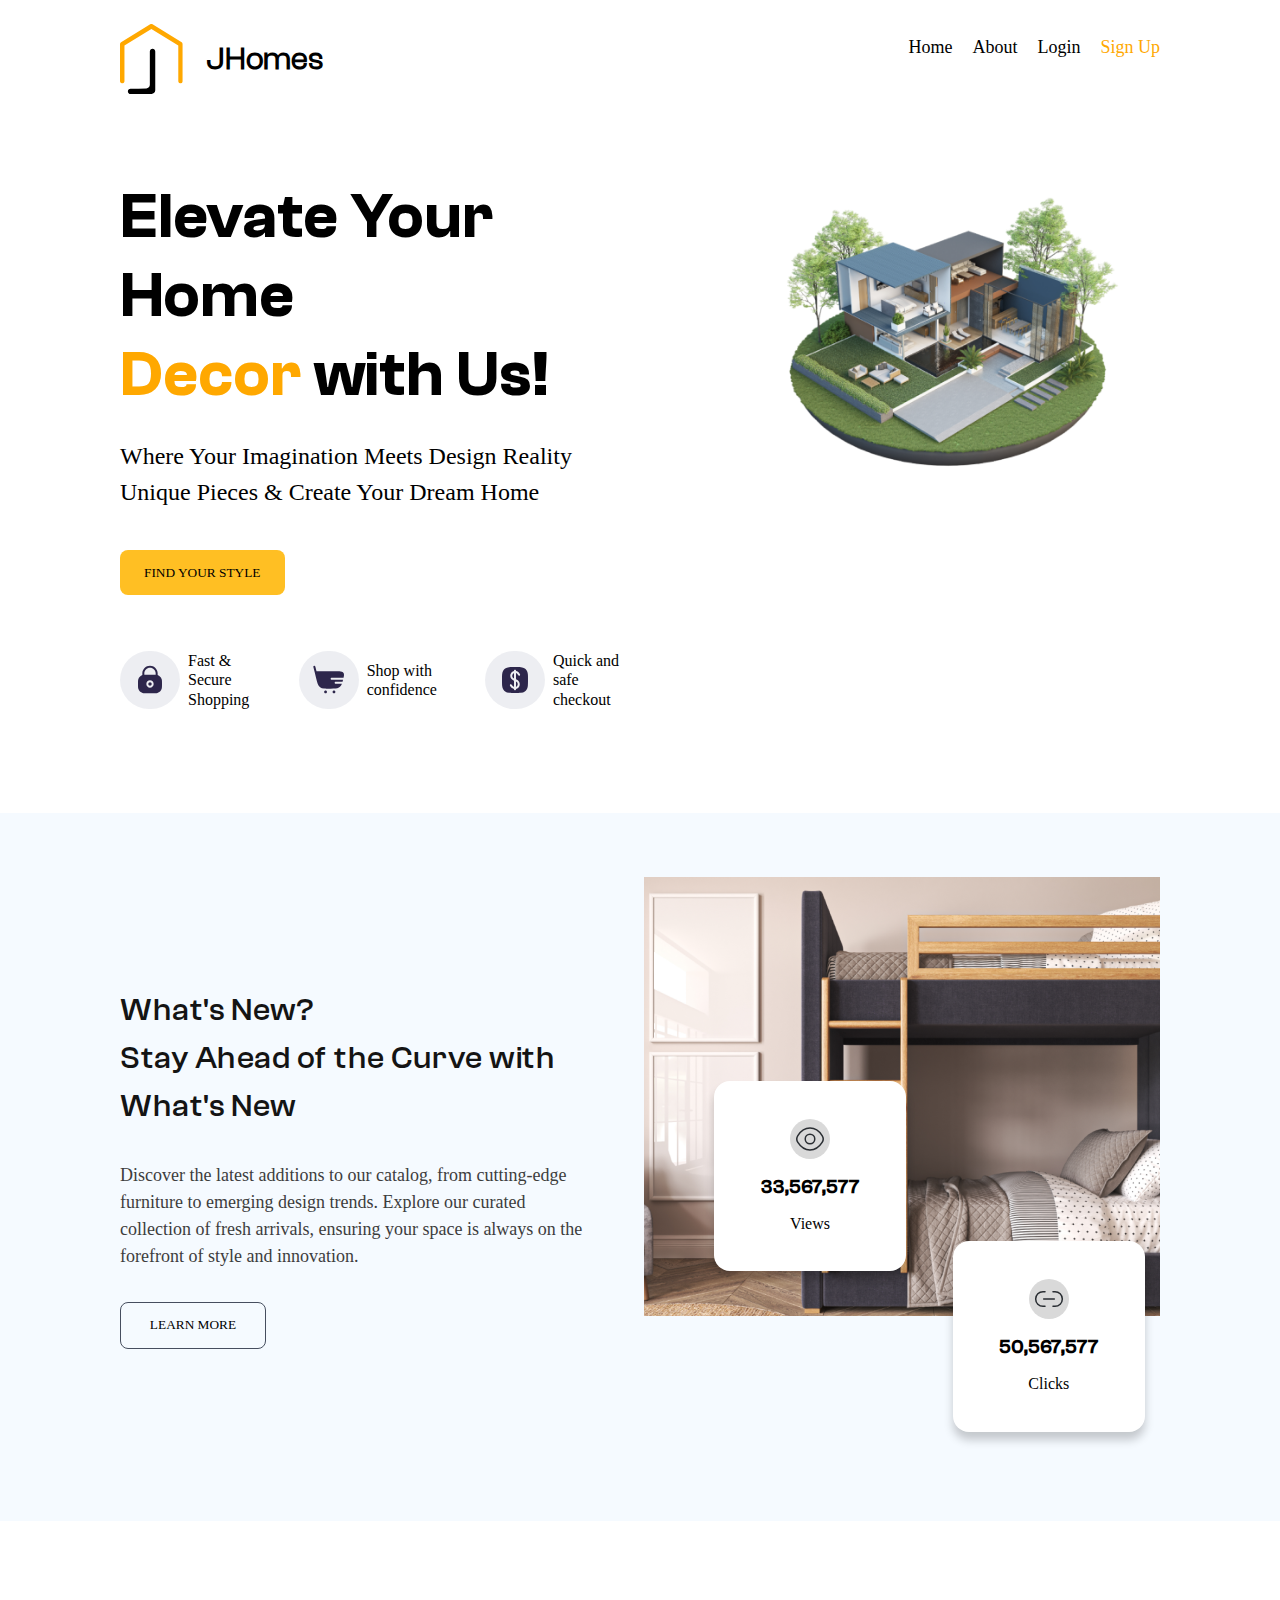
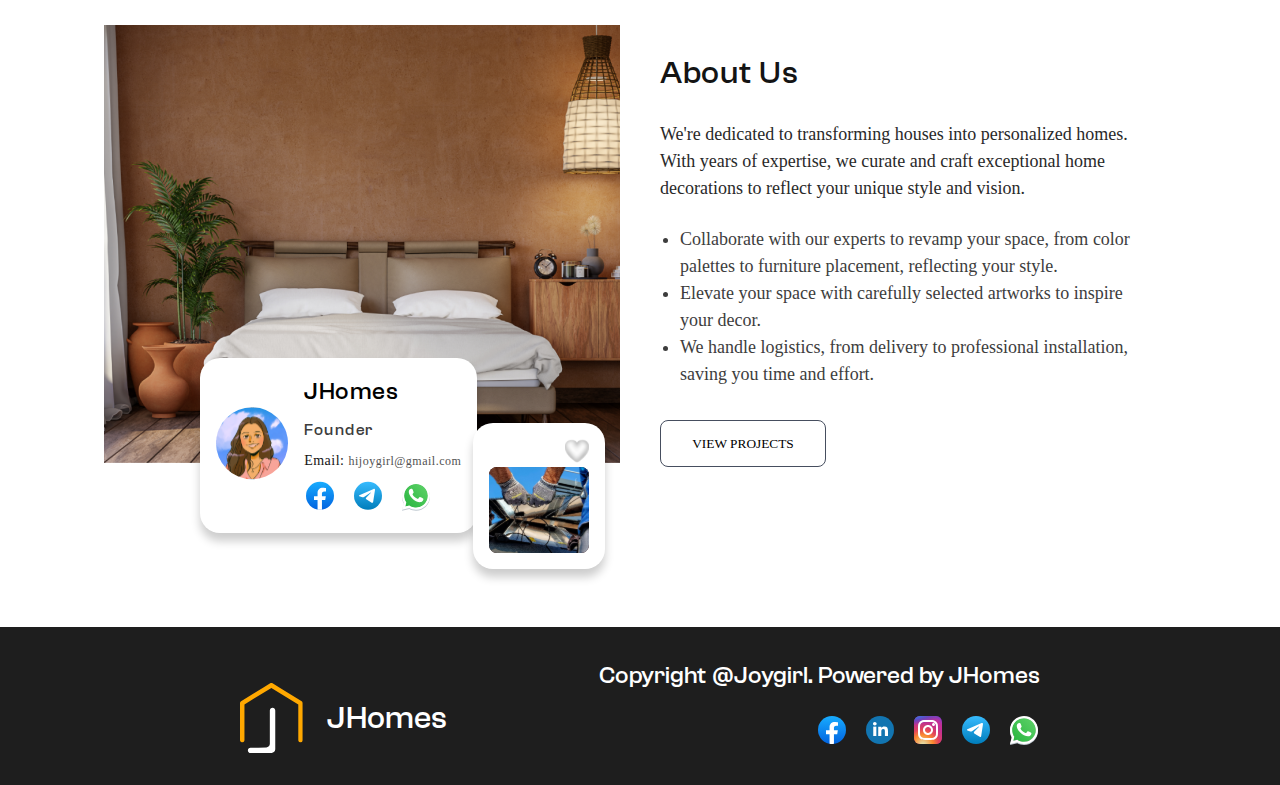
==== index.html @ deb48afb "first commit" ====
<!DOCTYPE html>
<html lang="en">
<head>
    <meta charset="UTF-8">
    <meta name="viewport" content="width=device-width, initial-scale=1.0">
    <link href="https://db.onlinewebfonts.com/c/0376a58122a881d16a294512d3c947b1?family=Proxima+Nova+Regular" rel="stylesheet">
    <link rel="stylesheet" href="style.css">
    <title>Jhomes Landing page</title>
</head>
<body>
    <main>
        <header>
            <nav class="navbar">
                <div class="logo">
                    <svg xmlns="http://www.w3.org/2000/svg" width="63" height="70" viewBox="0 0 63 70" fill="none">
                        <mask id="mask0_0_121" style="mask-type:luminance" maskUnits="userSpaceOnUse" x="0" y="0" width="63" height="60">
                        <path d="M0 0H62.7428V59.4202H0V0Z" fill="white"/>
                        </mask>
                        <g mask="url(#mask0_0_121)">
                        <path d="M61.6915 18.2666L32.5427 0.351224C31.8272 -0.0879404 30.9197 -0.0879404 30.2048 0.351224L1.05835 18.2666C0.398715 18.6743 -0.00598145 19.3939 -0.00598145 20.1701V57.146C-0.00598145 58.3785 0.994171 59.3787 2.22668 59.3787C3.45979 59.3787 4.45994 58.3785 4.45994 57.146V21.4198L31.3737 4.87657L58.2905 21.4198V57.146C58.2905 58.3785 59.2907 59.3787 60.5238 59.3787C61.7563 59.3787 62.7564 58.3785 62.7564 57.146V20.1701C62.7564 19.3939 62.3517 18.6743 61.6915 18.2666Z" fill="#FFA800"/>
                        </g>
                        <path d="M35.2567 66.3488V27.5835C35.2567 26.0869 34.0434 24.8737 32.5468 24.8737C31.0502 24.8737 29.8369 26.0869 29.8369 27.5835V60.787C29.8369 62.7467 28.2898 64.3569 26.3317 64.4352L18.427 64.7514H10.4971C9.04774 64.7514 7.8728 65.9263 7.8728 67.3757C7.8728 68.825 9.04774 70 10.4971 70H31.6055C33.622 70 35.2567 68.3653 35.2567 66.3488Z" fill="black"/>
                    </svg><span class="jhomes">JHomes</span>
                </div>
                <div class="nav-links">
                    <ul class="navved">
                        <li><a href="#">Home</a></li>
                        <li><a href="#">About</a></li>
                        <li><a href="#">Login</a></li>
                        <li><a href="#" class="signup">Sign Up</a></li>
                    </ul>
                </div>
            </nav>
        </header>
        <section class="section1">
            <div class="lefty">
                <h1>Elevate Your Home <br>  <span>Decor</span> with Us!</h1>
                <p class="dream">Where Your Imagination Meets Design Reality <br> Unique Pieces & Create Your Dream Home</p>
                <button>Find your style</button>
                <div class="iconheader">
                    <div class="stupid"><img src="fasticon.svg" alt="an icon for secure shopping"><p>Fast & Secure <br> Shopping</p>
                    </div>
                    <span class="stupid"><img src="shopicon.svg" alt="shop with confidence">Shop with <br> confidence</span>
                    <span class="stupid"><img src="quickcion.svg" alt="quick and safe checkout">Quick and safe <br> checkout</span>
                </div>
            </div>
            <div class="mainhousepng">
                <img src="house.png" alt="an svg of an house" class="housepng">
            </div>
        </section>
        <section class="section2">
            <div class="stayahead">
                <h2>What's New? <br> Stay Ahead of the Curve with <br> What's New</h2>
                <p>Discover the latest additions to our catalog, from cutting-edge <br> furniture to emerging design trends. Explore our curated <br> collection of fresh arrivals, ensuring your space is always on the <br> forefront of style and innovation.</p>
                <button>LEARN MORE</button>
            </div>
            <div class="righty">
                <div><img src="Image.png" alt="An image of an house" class="thisimage"></div>
                <div class="firsticon">
                    <img src="eye.svg" alt="this is an eye">
                    <h3>33,567,577</h3>
                    <p>Views</p>
                </div>
                <div class="secondicon">
                    <img src="link.svg" alt="this is a link">
                    <h3>50,567,577</h3>
                    <p>Clicks</p>
                </div>
            </div>
        </section>
        <section class="section3">
            <div class="nolefty">
                <div><img src="bed.png" alt="this is a bed" class="bed"></div>
                <div class="thirdicon">
                    <div class><img src="thatgirl.svg" alt="this is a girl"></div>
                    <div class="nawaoh">    
                        <h3>JHomes</h3>
                        <p>Founder</p>
                        <div><span class="email"><p>Email: </span><span class="joy">hijoygirl@gmail.com</span></p></div>
                        <div class="iconimages">
                            <div><img src="Facebook.svg" alt="facebook icon"></div>
                            <div><img src="telegram.svg" alt="telegram icon"></div>
                            <div><img src="whatsapp.svg" alt="whatsapp icon"></div>
                        </div>
                    </div>
                </div>
                <div class="fourthicon">
                    <img src="Love.svg" alt="this is a love icon" class="love">
                    <img src="wirestuffs.svg" alt="wired stuffs">
                </div>
            </div>
            <div class="righthandside">
                <h4>About Us</h4>
                <p>We're dedicated to transforming houses into personalized homes. <br> With years of expertise, we curate and craft exceptional home <br> decorations to reflect your unique style and vision.</p>
                <ul class="disc">
                    <li>Collaborate with our experts to revamp your space, from color <br> palettes to furniture placement, reflecting your style.</li>
                    <li>Elevate your space with carefully selected artworks to inspire <br> your decor.</li>
                    <li>We handle logistics, from delivery to professional installation, <br> saving you time and effort.</li>
                </ul>
                <button>VIEW PROJECTS</button>
            </div>
        </section>
        <footer>
            <div class="logo">
                <svg xmlns="http://www.w3.org/2000/svg" width="63" height="70" viewBox="0 0 63 70" fill="none">
                    <mask id="mask0_0_136" style="mask-type:luminance" maskUnits="userSpaceOnUse" x="0" y="0" width="63" height="60">
                    <path d="M0 0H62.7428V59.4202H0V0Z" fill="white"/>
                    </mask>
                    <g mask="url(#mask0_0_136)">
                    <path d="M61.6915 18.2666L32.5427 0.351224C31.8272 -0.0879404 30.9197 -0.0879404 30.2048 0.351224L1.05835 18.2666C0.398715 18.6743 -0.00598145 19.3939 -0.00598145 20.1701V57.146C-0.00598145 58.3785 0.994171 59.3787 2.22668 59.3787C3.45979 59.3787 4.45994 58.3785 4.45994 57.146V21.4198L31.3737 4.87657L58.2905 21.4198V57.146C58.2905 58.3785 59.2907 59.3787 60.5238 59.3787C61.7563 59.3787 62.7564 58.3785 62.7564 57.146V20.1701C62.7564 19.3939 62.3517 18.6743 61.6915 18.2666Z" fill="#FFA800"/>
                    </g>
                    <path d="M35.2567 66.3488V27.5835C35.2567 26.0869 34.0434 24.8737 32.5468 24.8737C31.0502 24.8737 29.8369 26.0869 29.8369 27.5835V60.787C29.8369 62.7467 28.2898 64.3569 26.3317 64.4352L18.427 64.7514H10.4971C9.04774 64.7514 7.8728 65.9263 7.8728 67.3757C7.8728 68.825 9.04774 70 10.4971 70H31.6055C33.622 70 35.2567 68.3653 35.2567 66.3488Z" fill="white"/>
                    </svg><span class="jhomess">JHomes</span>
            </div>
            <div class=" copy">
                    <div><h5>Copyright @Joygirl. Powered by JHomes</h5></div>
                    <span class="last">
                        <span><img src="Facebook(1).svg" alt=""></span>
                        <span><img src="linkedin.svg" alt=""></span>
                        <span><img src="instagram.svg" alt=""></span>
                        <span><img src="telegram(1).svg" alt=""></span>
                        <span><img src="whatsapp(1).svg" alt=""></span>
                    </span>
            </div>
        </footer>
    </main>
</body>
</html>
---- style.css ----
@import url('clash-grotesk.css');
@import url(https://db.onlinewebfonts.com/c/0376a58122a881d16a294512d3c947b1?family=Proxima+Nova+Regular);

* {
    margin: 0;
    padding: 0;
    box-sizing: border-box;
    /* font-family: Verdana, Geneva, Tahoma, sans-serif; */
}

@font-face {
    font-family: "Proxima Nova Regular";
    src: url("https://db.onlinewebfonts.com/t/0376a58122a881d16a294512d3c947b1.eot");
    src: url("https://db.onlinewebfonts.com/t/0376a58122a881d16a294512d3c947b1.eot?#iefix")format("embedded-opentype"),
    url("https://db.onlinewebfonts.com/t/0376a58122a881d16a294512d3c947b1.woff2")format("woff2"),
    url("https://db.onlinewebfonts.com/t/0376a58122a881d16a294512d3c947b1.woff")format("woff"),
    url("https://db.onlinewebfonts.com/t/0376a58122a881d16a294512d3c947b1.ttf")format("truetype"),
    url("https://db.onlinewebfonts.com/t/0376a58122a881d16a294512d3c947b1.svg#Proxima Nova Regular")format("svg");
}

@font-face {
    font-family: 'ClashGrotesk-Variable';
    src: url('fonts/ClashGrotesk-Variable.woff2') format('woff2'),
         url('fonts/ClashGrotesk-Variable.woff') format('woff'),
         url('fonts/ClashGrotesk-Variable.ttf') format('truetype');
         font-weight: 200 700;
         font-display: swap;
         font-style: normal;
  }
  
  
  @font-face {
    font-family: 'ClashGrotesk-Extralight';
    src: url('fonts/ClashGrotesk-Extralight.woff2') format('woff2'),
         url('fonts/ClashGrotesk-Extralight.woff') format('woff'),
         url('fonts/ClashGrotesk-Extralight.ttf') format('truetype');
         font-weight: 200;
         font-display: swap;
         font-style: normal;
  }
  
  
  @font-face {
    font-family: 'ClashGrotesk-Light';
    src: url('fonts/ClashGrotesk-Light.woff2') format('woff2'),
         url('fonts/ClashGrotesk-Light.woff') format('woff'),
         url('fonts/ClashGrotesk-Light.ttf') format('truetype');
         font-weight: 300;
         font-display: swap;
         font-style: normal;
  }
  
  
  @font-face {
    font-family: 'ClashGrotesk-Regular';
    src: url('fonts/ClashGrotesk-Regular.woff2') format('woff2'),
         url('fonts/ClashGrotesk-Regular.woff') format('woff'),
         url('fonts/ClashGrotesk-Regular.tff') format('truetype');
         font-weight: 400;
         font-display: swap;
         font-style: normal;
  }
  
  
  @font-face {
    font-family: 'ClashGrotesk-Medium';
    src: url('fonts/ClashGrotesk-Medium.woff2') format('woff2'),
         url('fonts/ClashGrotesk-Medium.woff') format('woff'),
         url('fonts/ClashGrotesk-Medium.ttf') format('truetype');
         font-weight: 500;
         font-display: swap;
         font-style: normal;
  }
  
  
  @font-face {
    font-family: 'ClashGrotesk-Semibold';
    src: url('fonts/ClashGrotesk-Semibold.woff2') format('woff2'),
         url('fonts/ClashGrotesk-Semibold.woff') format('woff'),
         url('fonts/ClashGrotesk-Semibold.ttf') format('truetype');
         font-weight: 600;
         font-display: swap;
         font-style: normal;
  }
  
  
  @font-face {
    font-family: 'ClashGrotesk-Bold';
    src: url('fonts/ClashGrotesk-Bold.woff2') format('woff2'),
         url('fonts/ClashGrotesk-Bold.woff') format('woff'),
         url('fonts/ClashGrotesk-Bold.ttf') format('truetype');
         font-weight: 700;
         font-display: swap;
         font-style: normal;
  }

body {
    font-family: 'ClashGrotesk-Regular';
    /* font-family: Verdana, Geneva, Tahoma, sans-serif; */
}
.jhomes {
    font-family: 'ClashGrotesk-Regular';
    color: #000;
    font-size: 2rem;
    font-style: normal;
    font-weight: 800;
    /* line-height: normal; */
    }

.logo {
    display: flex;
    /* justify-content: center; */
    align-items: center;
    gap: 1.5rem;
    margin-left: 7.5rem;
    margin-top: 1.5rem;
}

.navbar {
    display: flex;
    justify-content: space-between;
    align-items: center;
}
.nav-links {
    margin-right: 7.5rem;
    font-family: "Proxima Nova Regular";
}

.nav-links, .navved, a {
    display: flex;
    justify-content: center;
    list-style-type: none;
    text-decoration: none;
    color: #000;
    /* font-family: Proxima Nova; */
    font-size: 1.125rem;
    font-style: normal;
    font-weight: 400;
    line-height: normal
}

.nav-links, ul, li {
    /* padding: 0 10px; */
    gap: 1.25rem;
}

.signup {
    color: #FFA800;
    /* font-family: Proxima Nova; */
    font-size: 1.125rem;
    font-style: normal;
    font-weight: 400;
    line-height: normal;
}

.iconheader {
    display: flex;
    /* justify-content: center; */
    align-items: center;
    gap: 3rem;
    font-family: "Proxima Nova Regular";
}
.stupid {
    display: flex;
    align-items: center;
    justify-content: center;
    gap: 0.5rem;
    color: #000;
    /* font-family: Proxima Nova; */
    font-size: 1rem;
    font-style: normal;
    font-weight: 400;
    line-height: 120%; /* 1.2rem */
    margin-top: 3.5rem;
}

.section1 {
    display: flex;
    justify-content: space-between;
    /* align-items: center; */
    margin-left: 7.5rem;
    margin-top: 5.19rem;
    gap: 2.5rem;
    font-family: Verdana, Geneva, Tahoma, sans-serif;
    /* border: 1px solid black; */
}

.mainhousepng {
    /* border: 1px solid black; */
    width: 50%;
    margin-right: 7.5rem;
    /* border: 1px solid black; */
}

.housepng {
    margin-left: 2.5rem;
    width: 100%;
}

h1 {
    color: #000;
    /* font-family: Clash Grotesk; */
    font-size: 4rem;
    font-style: normal;
    font-weight: 600;
    line-height: normal;
    padding-top: 0;
    width: 100%;
    font-family: 'ClashGrotesk-Semibold';
}

h1 > span {
    color: #FFA800;
    /* font-family: Clash Grotesk; */
    font-size: 4rem;
    font-style: normal;
    font-weight: 600;
    line-height: normal;
}

.lefty > p {
    font-family: "Proxima Nova Regular";
}

.lefty {
    padding-top: 0;
    /* border: 1px solid black; */
    width: 50%;
}
 .dream {
    color: #000;
    /* font-family: Proxima Nova; */
    font-size: 1.5rem;
    font-style: normal;
    font-weight: 400;
    line-height: 150%; /* 2.25rem */
    margin-top: 1.5rem;
    margin-bottom: 2.5rem;
 }

 .lefty > button {
    font-family: "Proxima Nova Regular";
    border-radius: 0.5rem;
    background: #FFBF23;
    border: none;
    display: flex;
    padding: 0.90625rem 1.5rem;
    justify-content: center;
    align-items: center;
    gap: 0.625rem;
    /* margin-bottom: 7rem; */
    margin-top: 2.5rem;
    cursor: pointer;
    text-transform: uppercase;
 }

.section2 {
    background: #F5FAFF;
    display: flex;
    margin-top: 6.5rem;
    justify-content: space-between;
    gap: 1.5rem;
}

.stayahead {
    display: flex;
    flex-direction: column;
    /* border: 1px solid black; */
    margin-left: 7.5rem;
    justify-content: center;
    /* align-items: center; */
    width: 50%;
    margin-bottom: 10.78rem;
    margin-top: 10.78rem;
}

.righty {
    width: 50%;
    margin-right: 7.5rem;
    /* border: 1px solid black; */
    margin-bottom: 10.78rem;
    position: relative;
}

.stayahead > h2 {
    color: #141414;
    font-family: 'ClashGrotesk-Medium';
    font-size: 2rem;
    font-style: normal;
    font-weight: 500;
    line-height: 150%; /* 3rem */
    letter-spacing: 0.03125rem;
}

.stayahead > p {
    color: #3D3D3D;
    font-family: "Proxima Nova Regular";
    font-size: 1.125rem;
    font-style: normal;
    font-weight: 400;
    line-height: 150%; /* 1.6875rem */
    margin-top: 2rem;
}

.stayahead > button {
    /* display: flex; */
    padding: 0.90625rem 1.5rem;
    /* justify-content: center;
    align-items: center; */
    gap: 0.625rem;
    border-radius: 0.5rem;
    border: 1px solid #464E5F;
    background: transparent;
    margin-top: 2rem;
    width: 9.125rem;
    font-family: "Proxima Nova Regular";
}

.thisimage {
    position: absolute;
    top: 0;
    right: 0;
    margin-top: 4rem;
    /* z-index: 1; */
}

.firsticon {
    background-color: white;
    width: 12rem;
    display: flex;
    justify-content: center;
    align-items: center;
    flex-direction: column;
    gap: 1rem;
    border-radius: 1rem;
    box-shadow: 0px 8px 10px 0px rgba(0, 0, 0, 0.20);
    position: absolute;
    /* z-index: 2; */
    top: 50%;
    right: 50%;
}
.firsticon > img {
    margin-top: 2.38rem;
    /* margin-left: 4.81rem; */
}

.firsticon > h3 {
    font-family: 'ClashGrotesk-Medium';
}

.firsticon > p {
    margin-bottom: 2.38rem;
    font-family: "Proxima Nova Regular";
}

.secondicon {
    background-color: white;
    width: 12rem;
    display: flex;
    justify-content: center;
    align-items: center;
    flex-direction: column;
    gap: 1rem;
    border-radius: 1rem;
    box-shadow: 0px 8px 10px 0px rgba(0, 0, 0, 0.20);
    position: absolute;
    /* z-index: 2; */
    top: 80%;
    right: 3%;
}

.secondicon > img {
    margin-top: 2.38rem;
    /* margin-left: 4.81rem; */
}

.secondicon > h3 {
    font-family: 'ClashGrotesk-Medium';
}

.secondicon > p {
    margin-bottom: 2.38rem;
    font-family: "Proxima Nova Regular";
}

.section3 {
    display: flex;
    gap: 2.5rem;
    margin-top: 6.5rem;
    /* margin-bottom: 6.5rem; */
    position: relative;
}

.nolefty {
    width: 50%;
    /* border: 1px solid black; */
    margin-left: 7.88rem;
    position: relative;
}

.righthandside {
    width: 50%;
    /* border: 1px solid black; */
    margin-right: 7.88rem;
    display: flex;
    justify-content: center;
    /* align-items: center; */
    flex-direction: column;
    margin-top: 1.5rem;
}

.disc {
    list-style-type: disc;
    padding-left: 20px;
    color: #3D3D3D;
    font-family: "Proxima Nova Regular";
    font-size: 1.125rem;
    font-style: normal;
    font-weight: 400;
    line-height: 150%; /* 1.6875rem */
}

.righthandside > h4 {
    color: #141414;
    font-family: 'ClashGrotesk-Medium';
    font-size: 2rem;
    font-style: normal;
    font-weight: 500;
    line-height: 150%; /* 3rem */
    letter-spacing: 0.03125rem;
    margin-bottom: 1.5rem;
}

.righthandside > p {
    color: #292929;
    font-family: "Proxima Nova Regular";
    font-size: 1.125rem;
    font-style: normal;
    font-weight: 400;
    line-height: 150%; /* 1.6875rem */
    margin-bottom: 1.5rem;
}

.righthandside > button {
    font-family: "Proxima Nova Regular";
    width: 10.375rem;
    padding: 0.91rem 1.5rem;
    margin-top: 2rem;
    background: transparent;
    border-radius: 0.5rem;
    border: 1px solid #464E5F;  
    cursor: pointer;
    transition: background-color 0.3s ease, border-color 0.3s ease;
}

.righthandside > button:hover {
    background-color: #464E5F;
    border-color: #141414;
    color: #141414;
}

.bed {
    position: absolute;
    top: -0%;
    right: 0;
    margin-top: 0;
}

.thirdicon {
    /* background-color: white;
    width: 12rem;
    display: flex;
    justify-content: center;
    align-items: center;
    flex-direction: column;
    gap: 1rem;
    border-radius: 1rem;
    box-shadow: 0px 8px 10px 0px rgba(0, 0, 0, 0.20);
    position: absolute; 
    z-index: 2;
    top: 50%;
    right: 50%; */
}

.thirdicon > img {
    margin-top: 2.38rem;
    /* margin-left: 4.81rem; */
}

.thirdicon > h3 {

}

.thirdicon > p {
    margin-bottom: 2.38rem;
}

.fourthicon {
    background-color: white;
    /* border: 1px solid black; */
    width: fit-content;
    position: absolute;
    display: flex;
    flex-direction: column;
    align-items: flex-end;
    gap: 0.25rem;
    top: 90%;
    right: 3%;
    padding: 1rem;
    border-radius: 1.25rem;
    box-shadow: 0px 8px 10px 0px rgba(0, 0, 0, 0.20);
}

.love {
    display: flex;
    /* padding: 1rem */
    flex-direction: column;
    align-items: flex-end;
    /* gap: 0.25rem; */
    /* flex-shrink: 0; */
}

.iconimages {
    display: flex;
    gap: 1rem;
}

.nawaoh {
    display: flex;
    flex-direction: column;
    gap: 0.5rem;
}

.nawaoh > h3 {
    font-family: 'ClashGrotesk-Medium';
    color: #000;
    /* font-family: Clash Grotesk; */
    font-size: 1.5rem;
    font-style: normal;
    font-weight: 500;
    line-height: 150%; /* 2.25rem */
    letter-spacing: 0.03125rem;
}

.nawaoh > p {
    font-family: 'ClashGrotesk-Medium';
    color: #3D3D3D;
    font-size: 1rem;
    font-style: normal;
    font-weight: 500;
    line-height: 150%; /* 1.5rem */
    letter-spacing: 0.03125rem;
}

.thirdicon {
    display: flex;
    /* justify-content: center; */
    align-items: center;
    gap: 1rem;
    /* border: 1px solid black; */
    position: absolute;
    /* z-index: 2; */
    border-radius: 1.25rem;
    box-shadow: 0px 8px 10px 0px rgba(0, 0, 0, 0.20);
    background-color: #ffff;
    padding: 1rem;
    bottom: -15%;
    left: 15%;
}

.joy {
    color: #525252;
    font-family: "Proxima Nova Regular";
    font-size: 0.75rem;
    font-style: normal;
    font-weight: 400;
    line-height: 150%;
    letter-spacing: 0.03125rem;
}

.email {
    color: #141414;
    font-family: "Proxima Nova Regular";
    font-size: 0.875rem;
    font-style: normal;
    font-weight: 400;
    line-height: 150%; /* 1.3125rem */
    letter-spacing: 0.03125rem;
}

.nawaoh > div > h3 {
    color: #000;
    font-family: Clash Grotesk;
    font-size: 1.5rem;
    font-style: normal;
    font-weight: 500;
    line-height: 150%; /* 2.25rem */
    letter-spacing: 0.03125rem;
}

footer {
    background-color: #1E1E1E;
    width: 100%;
    margin-top: 10rem;
    padding: 2rem 7.5rem;
    display: flex;
    align-items: center;
    justify-content: space-between;
}

.jhomess {
    color: #FFF;
    font-family: 'ClashGrotesk-Medium';
    font-size: 2rem;
    font-style: normal;
    font-weight: 500;
    line-height: normal;
}

.copy {
    display: flex;
    flex-direction: column;
    margin-right: 7.5rem;
    align-items: flex-end;
}

h5 {
    color: #FFF;
    font-family: 'ClashGrotesk-Medium';
    font-size: 1.5rem;
    font-style: normal;
    font-weight: 500;
    line-height: normal;
    margin-bottom: 1.5rem;
}

.last {
    display: flex;
    gap: 1rem;
}

/* Mobile devices */
@media screen and (max-width: 319px) {
    
}

/* Tablets and larger devices */
@media screen and (min-width: 320px) and (max-width: 768px) {
    
}

/* Desktops and larger screens */
@media screen and (min-width: 769px) and (max-width: 1440px) {
    
}
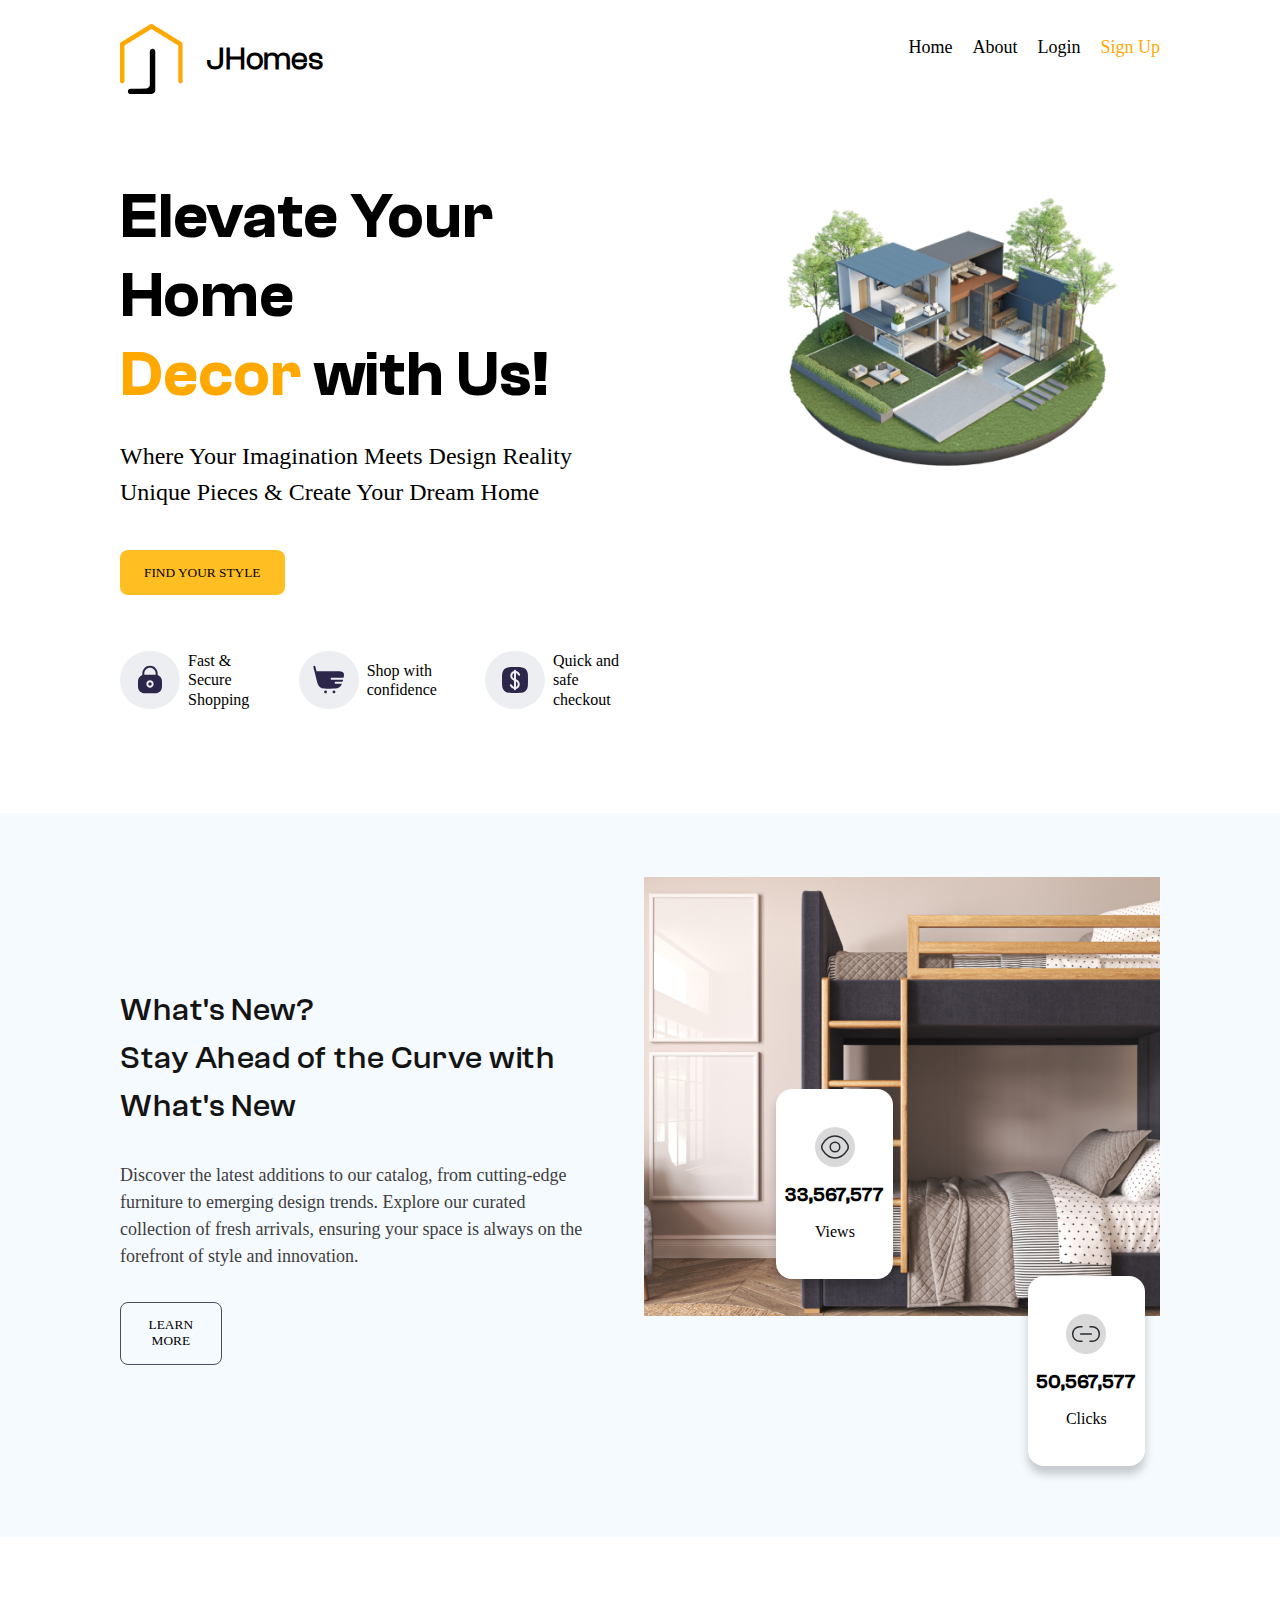
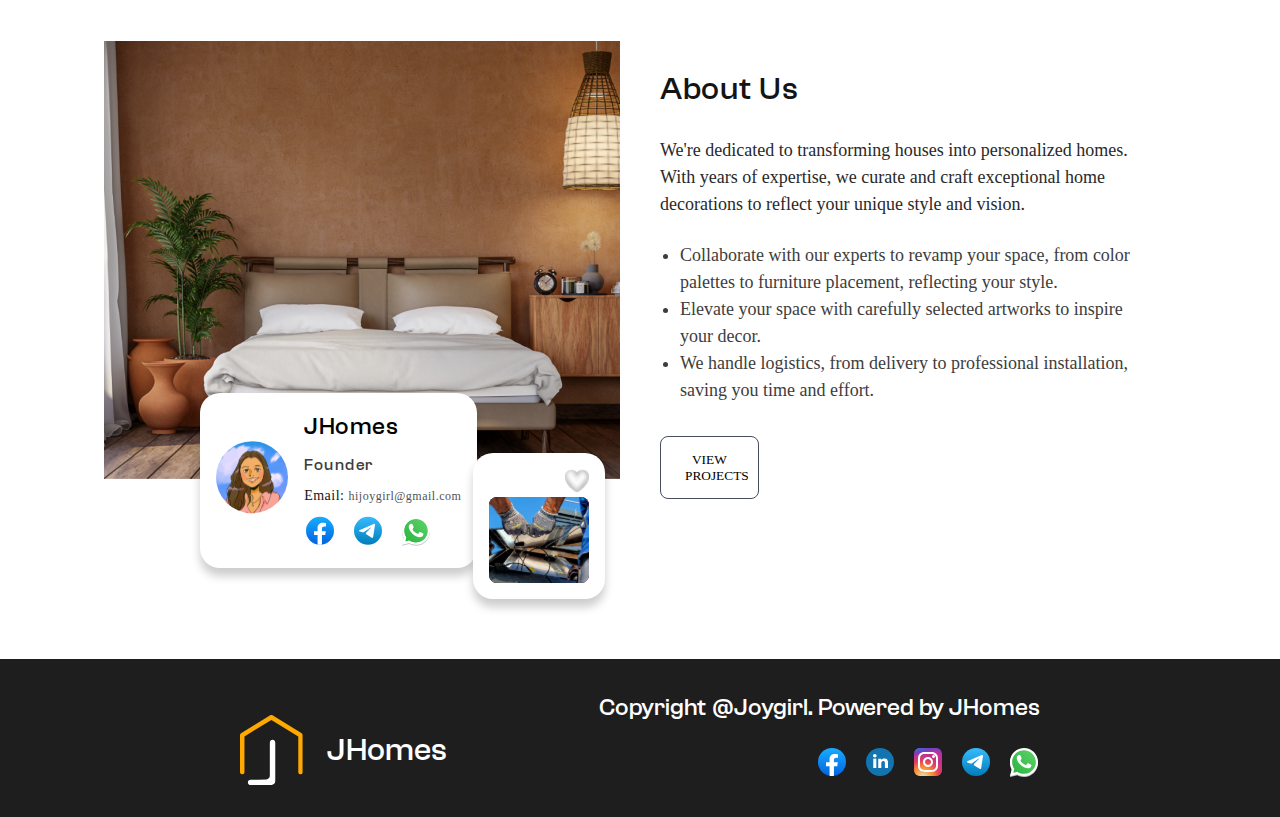
==== commit 55ccff05: "changed to percentage" ====
--- a/index.html
+++ b/index.html
@@ -32,22 +32,22 @@
                 </div>
             </nav>
         </header>
-        <section class="section1">
+        <div class="section1">
             <div class="lefty">
                 <h1>Elevate Your Home <br>  <span>Decor</span> with Us!</h1>
                 <p class="dream">Where Your Imagination Meets Design Reality <br> Unique Pieces & Create Your Dream Home</p>
                 <button>Find your style</button>
                 <div class="iconheader">
-                    <div class="stupid"><img src="fasticon.svg" alt="an icon for secure shopping"><p>Fast & Secure <br> Shopping</p>
+                    <div class="stupid"><img src="fasticon.svg" alt="an icon for secure shopping" class="fucku"><p>Fast & Secure <br> Shopping</p>
                     </div>
-                    <span class="stupid"><img src="shopicon.svg" alt="shop with confidence">Shop with <br> confidence</span>
-                    <span class="stupid"><img src="quickcion.svg" alt="quick and safe checkout">Quick and safe <br> checkout</span>
+                    <div class="stupid"><img src="shopicon.svg" alt="shop with confidence" class="fucku">Shop with <br> confidence</div>
+                    <div class="stupid"><img src="quickcion.svg" alt="quick and safe checkout" class="fucku">Quick and safe <br> checkout</div>
                 </div>
             </div>
             <div class="mainhousepng">
                 <img src="house.png" alt="an svg of an house" class="housepng">
             </div>
-        </section>
+        </div>
         <section class="section2">
             <div class="stayahead">
                 <h2>What's New? <br> Stay Ahead of the Curve with <br> What's New</h2>
--- a/style.css
+++ b/style.css
@@ -176,7 +176,9 @@
 
 .section1 {
     display: flex;
-    justify-content: space-between;
+
+    /* justify-content: space-between; */
+
     /* align-items: center; */
     margin-left: 7.5rem;
     margin-top: 5.19rem;
@@ -312,7 +314,7 @@
     border: 1px solid #464E5F;
     background: transparent;
     margin-top: 2rem;
-    width: 9.125rem;
+    width: 20%;
     font-family: "Proxima Nova Regular";
 }
 
@@ -326,7 +328,8 @@
 
 .firsticon {
     background-color: white;
-    width: 12rem;
+    /* width: 12rem; */
+    width: 23%;
     display: flex;
     justify-content: center;
     align-items: center;
@@ -337,7 +340,7 @@
     position: absolute;
     /* z-index: 2; */
     top: 50%;
-    right: 50%;
+    right: 52.5%;
 }
 .firsticon > img {
     margin-top: 2.38rem;
@@ -355,7 +358,8 @@
 
 .secondicon {
     background-color: white;
-    width: 12rem;
+    /* width: 12rem; */
+    width: 23%;
     display: flex;
     justify-content: center;
     align-items: center;
@@ -365,7 +369,7 @@
     box-shadow: 0px 8px 10px 0px rgba(0, 0, 0, 0.20);
     position: absolute;
     /* z-index: 2; */
-    top: 80%;
+    top: 84%;
     right: 3%;
 }
 
@@ -443,7 +447,8 @@
 
 .righthandside > button {
     font-family: "Proxima Nova Regular";
-    width: 10.375rem;
+    /* width: 10.375rem; */
+    width: 20%;
     padding: 0.91rem 1.5rem;
     margin-top: 2rem;
     background: transparent;
@@ -637,15 +642,58 @@
 .last {
     display: flex;
     gap: 1rem;
+
 }
 
 /* Mobile devices */
-@media screen and (max-width: 319px) {
+@media screen and (max-width: 320px) {
+    .section1 { 
+        flex-direction: column;
+        margin: 1rem 1.25rem;
+
+    }
+    .lefty{
+        width: 100%;
     
+    }
+    h1{
+        font-size: 2rem;
+        width: 100%;
+        
+    }
+   h1 > span {
+        font-size: 2rem;
+
+    }
+    .dream {
+        font-size: 0.855rem;
+    }
+    .lefty > button {
+        width: 100%;
+    }
+    .iconheader {
+        gap: 10px;
+    }
+    .stupid{
+        font-size: 0.5rem;
+    }
+    
+    .fucku {
+        width: 1.6rem;
+        height: 1.6rem;
+    }
+    .mainhousepng{
+        width: 100%;
+        /* border: 1px solid black; */
+    }
+    .housepng {
+        width: 100%;
+        margin: 0;
+    }
 }
 
 /* Tablets and larger devices */
-@media screen and (min-width: 320px) and (max-width: 768px) {
+@media screen and (min-width: 321px) and (max-width: 768px) {
     
 }
 
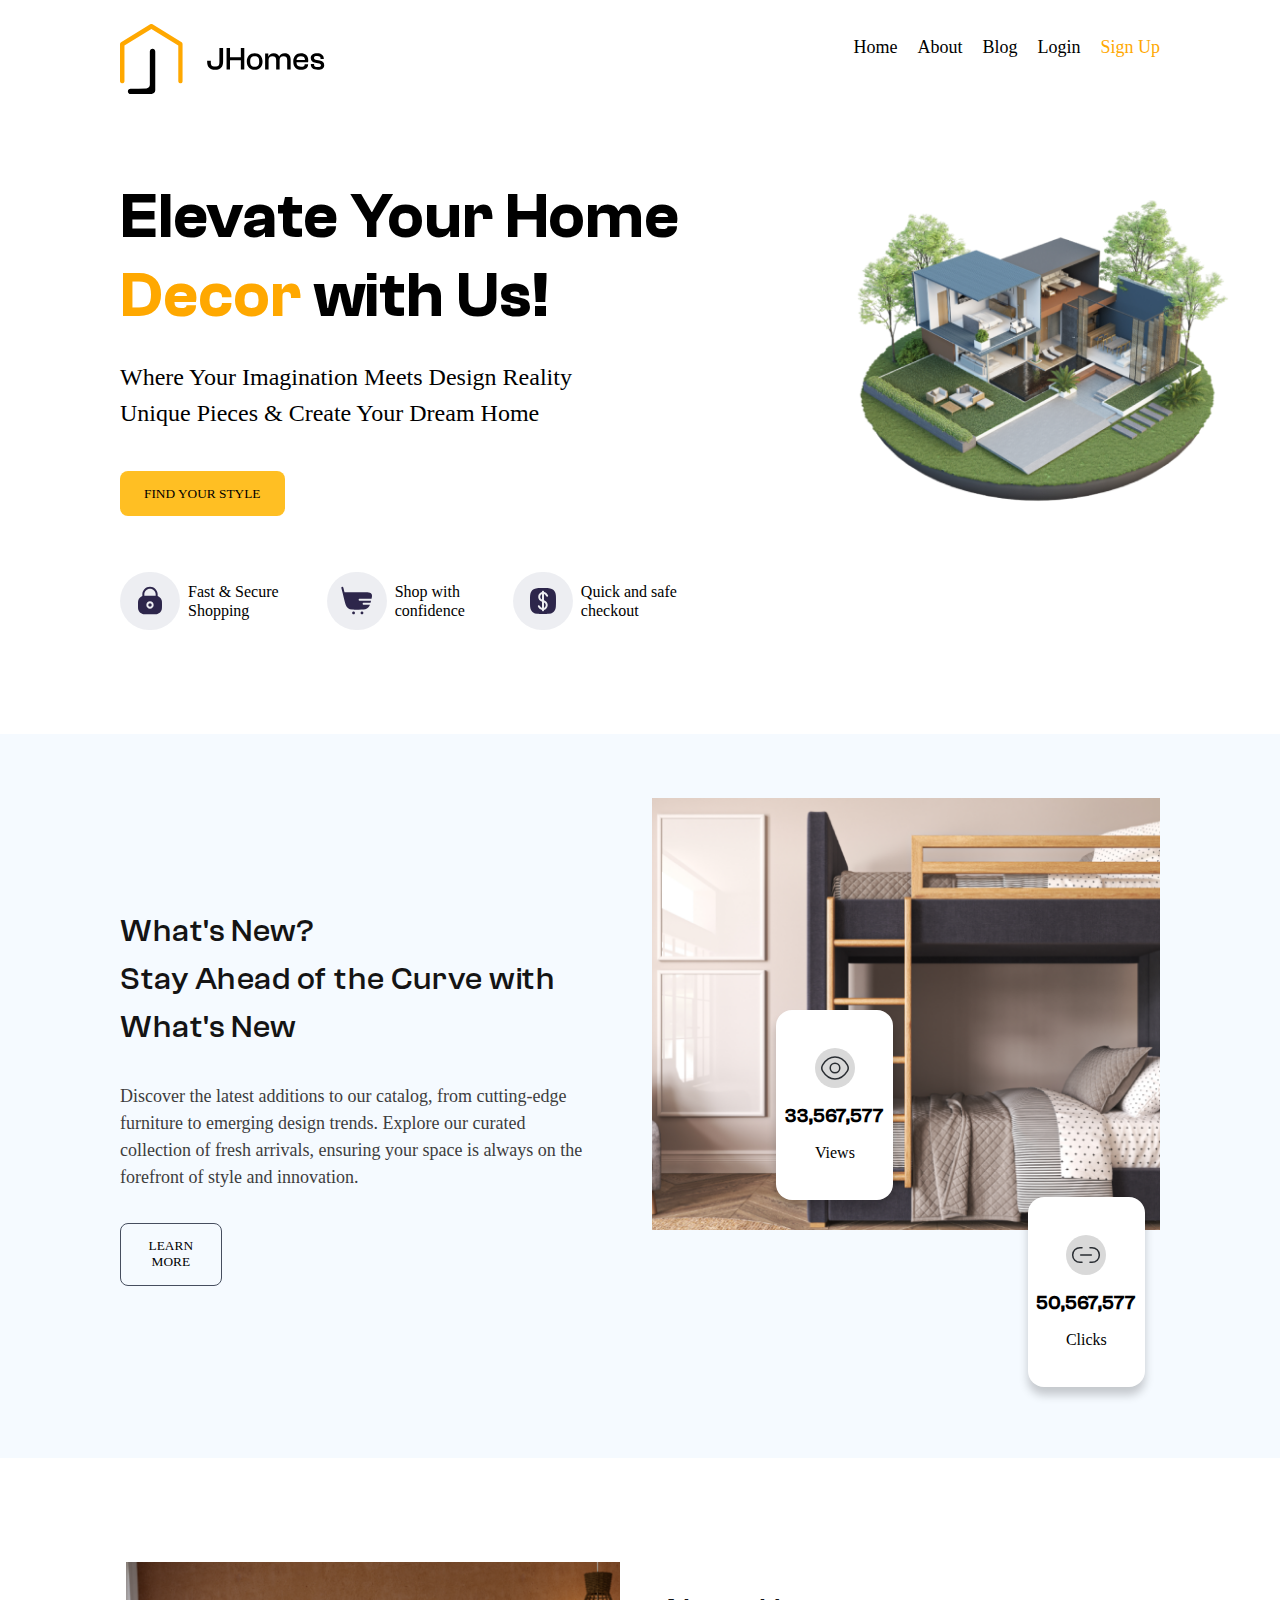
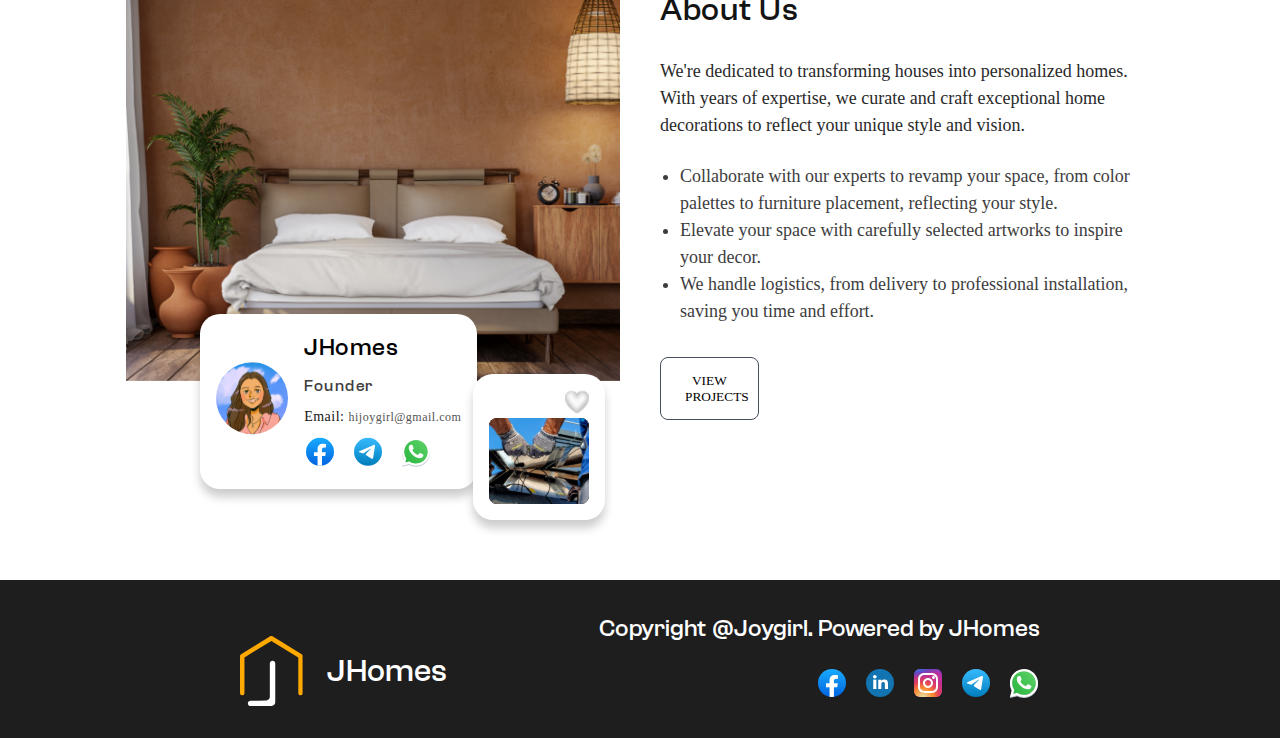
==== commit ba8be1d0: "changes made" ====
--- a/index.html
+++ b/index.html
@@ -12,7 +12,7 @@
         <header>
             <nav class="navbar">
                 <div class="logo">
-                    <svg xmlns="http://www.w3.org/2000/svg" width="63" height="70" viewBox="0 0 63 70" fill="none">
+                    <!-- <svg xmlns="http://www.w3.org/2000/svg" width="63" height="70" viewBox="0 0 63 70" fill="none">
                         <mask id="mask0_0_121" style="mask-type:luminance" maskUnits="userSpaceOnUse" x="0" y="0" width="63" height="60">
                         <path d="M0 0H62.7428V59.4202H0V0Z" fill="white"/>
                         </mask>
@@ -20,19 +20,21 @@
                         <path d="M61.6915 18.2666L32.5427 0.351224C31.8272 -0.0879404 30.9197 -0.0879404 30.2048 0.351224L1.05835 18.2666C0.398715 18.6743 -0.00598145 19.3939 -0.00598145 20.1701V57.146C-0.00598145 58.3785 0.994171 59.3787 2.22668 59.3787C3.45979 59.3787 4.45994 58.3785 4.45994 57.146V21.4198L31.3737 4.87657L58.2905 21.4198V57.146C58.2905 58.3785 59.2907 59.3787 60.5238 59.3787C61.7563 59.3787 62.7564 58.3785 62.7564 57.146V20.1701C62.7564 19.3939 62.3517 18.6743 61.6915 18.2666Z" fill="#FFA800"/>
                         </g>
                         <path d="M35.2567 66.3488V27.5835C35.2567 26.0869 34.0434 24.8737 32.5468 24.8737C31.0502 24.8737 29.8369 26.0869 29.8369 27.5835V60.787C29.8369 62.7467 28.2898 64.3569 26.3317 64.4352L18.427 64.7514H10.4971C9.04774 64.7514 7.8728 65.9263 7.8728 67.3757C7.8728 68.825 9.04774 70 10.4971 70H31.6055C33.622 70 35.2567 68.3653 35.2567 66.3488Z" fill="black"/>
-                    </svg><span class="jhomes">JHomes</span>
+                    </svg><span class="jhomes">JHomes</span> -->
+                    <img src="jhomes.svg" alt="jhomes logo">
                 </div>
                 <div class="nav-links">
                     <ul class="navved">
                         <li><a href="#">Home</a></li>
                         <li><a href="#">About</a></li>
+                        <li><a href="blog.html">Blog</a></li>
                         <li><a href="#">Login</a></li>
                         <li><a href="#" class="signup">Sign Up</a></li>
                     </ul>
                 </div>
             </nav>
         </header>
-        <div class="section1">
+        <section class="section1">
             <div class="lefty">
                 <h1>Elevate Your Home <br>  <span>Decor</span> with Us!</h1>
                 <p class="dream">Where Your Imagination Meets Design Reality <br> Unique Pieces & Create Your Dream Home</p>
@@ -47,7 +49,7 @@
             <div class="mainhousepng">
                 <img src="house.png" alt="an svg of an house" class="housepng">
             </div>
-        </div>
+        </section>
         <section class="section2">
             <div class="stayahead">
                 <h2>What's New? <br> Stay Ahead of the Curve with <br> What's New</h2>
@@ -55,6 +57,7 @@
                 <button>LEARN MORE</button>
             </div>
             <div class="righty">
+                <div>
                 <div><img src="Image.png" alt="An image of an house" class="thisimage"></div>
                 <div class="firsticon">
                     <img src="eye.svg" alt="this is an eye">
@@ -66,6 +69,7 @@
                     <h3>50,567,577</h3>
                     <p>Clicks</p>
                 </div>
+            </div>
             </div>
         </section>
         <section class="section3">
--- a/style.css
+++ b/style.css
@@ -1,5 +1,10 @@
 @import url('clash-grotesk.css');
 @import url(https://db.onlinewebfonts.com/c/0376a58122a881d16a294512d3c947b1?family=Proxima+Nova+Regular);
+
+
+img {
+    max-width: 100%;
+}
 
 * {
     margin: 0;
@@ -109,7 +114,7 @@
 
 .logo {
     display: flex;
-    /* justify-content: center; */
+    justify-content: center;
     align-items: center;
     gap: 1.5rem;
     margin-left: 7.5rem;
@@ -139,6 +144,10 @@
     line-height: normal
 }
 
+.navved, a:hover {
+    color: rgb(81, 81, 168);
+}
+
 .nav-links, ul, li {
     /* padding: 0 10px; */
     gap: 1.25rem;
@@ -176,6 +185,7 @@
 
 .section1 {
     display: flex;
+    flex-wrap: wrap;
 
     /* justify-content: space-between; */
 
@@ -188,9 +198,11 @@
 }
 
 .mainhousepng {
-    /* border: 1px solid black; */
-    width: 50%;
-    margin-right: 7.5rem;
+    flex-grow: 1;
+    flex-basis: 300px;
+    /* border: 1px solid black; */
+    /* width: 50%; */
+    /* margin-right: 7.5rem; */
     /* border: 1px solid black; */
 }
 
@@ -225,9 +237,11 @@
 }
 
 .lefty {
+    flex-grow: 1;
+    flex-basis: 300px;
     padding-top: 0;
     /* border: 1px solid black; */
-    width: 50%;
+    /* width: 50%; */
 }
  .dream {
     color: #000;
@@ -259,14 +273,17 @@
 .section2 {
     background: #F5FAFF;
     display: flex;
+    flex-wrap: wrap;
     margin-top: 6.5rem;
     justify-content: space-between;
     gap: 1.5rem;
 }
 
 .stayahead {
-    display: flex;
-    flex-direction: column;
+    /* display: flex;
+    flex-direction: column; */
+    flex-basis: 300px;
+    flex-grow: 1;
     /* border: 1px solid black; */
     margin-left: 7.5rem;
     justify-content: center;
@@ -277,6 +294,8 @@
 }
 
 .righty {
+    flex-basis: 300px;
+    flex-grow: 1;
     width: 50%;
     margin-right: 7.5rem;
     /* border: 1px solid black; */
@@ -389,6 +408,7 @@
 
 .section3 {
     display: flex;
+    flex-wrap: wrap;
     gap: 2.5rem;
     margin-top: 6.5rem;
     /* margin-bottom: 6.5rem; */
@@ -396,14 +416,18 @@
 }
 
 .nolefty {
-    width: 50%;
+    flex-grow: 1;
+    flex-basis: 300px;
+    /* width: 50%; */
     /* border: 1px solid black; */
     margin-left: 7.88rem;
     position: relative;
 }
 
 .righthandside {
-    width: 50%;
+    flex-grow: 1;
+    flex-basis: 300px;
+    /* width: 50%; */
     /* border: 1px solid black; */
     margin-right: 7.88rem;
     display: flex;
@@ -690,6 +714,10 @@
         width: 100%;
         margin: 0;
     }
+    .stayahead {
+        display: flex;
+        flex-direction: column;
+    }
 }
 
 /* Tablets and larger devices */
